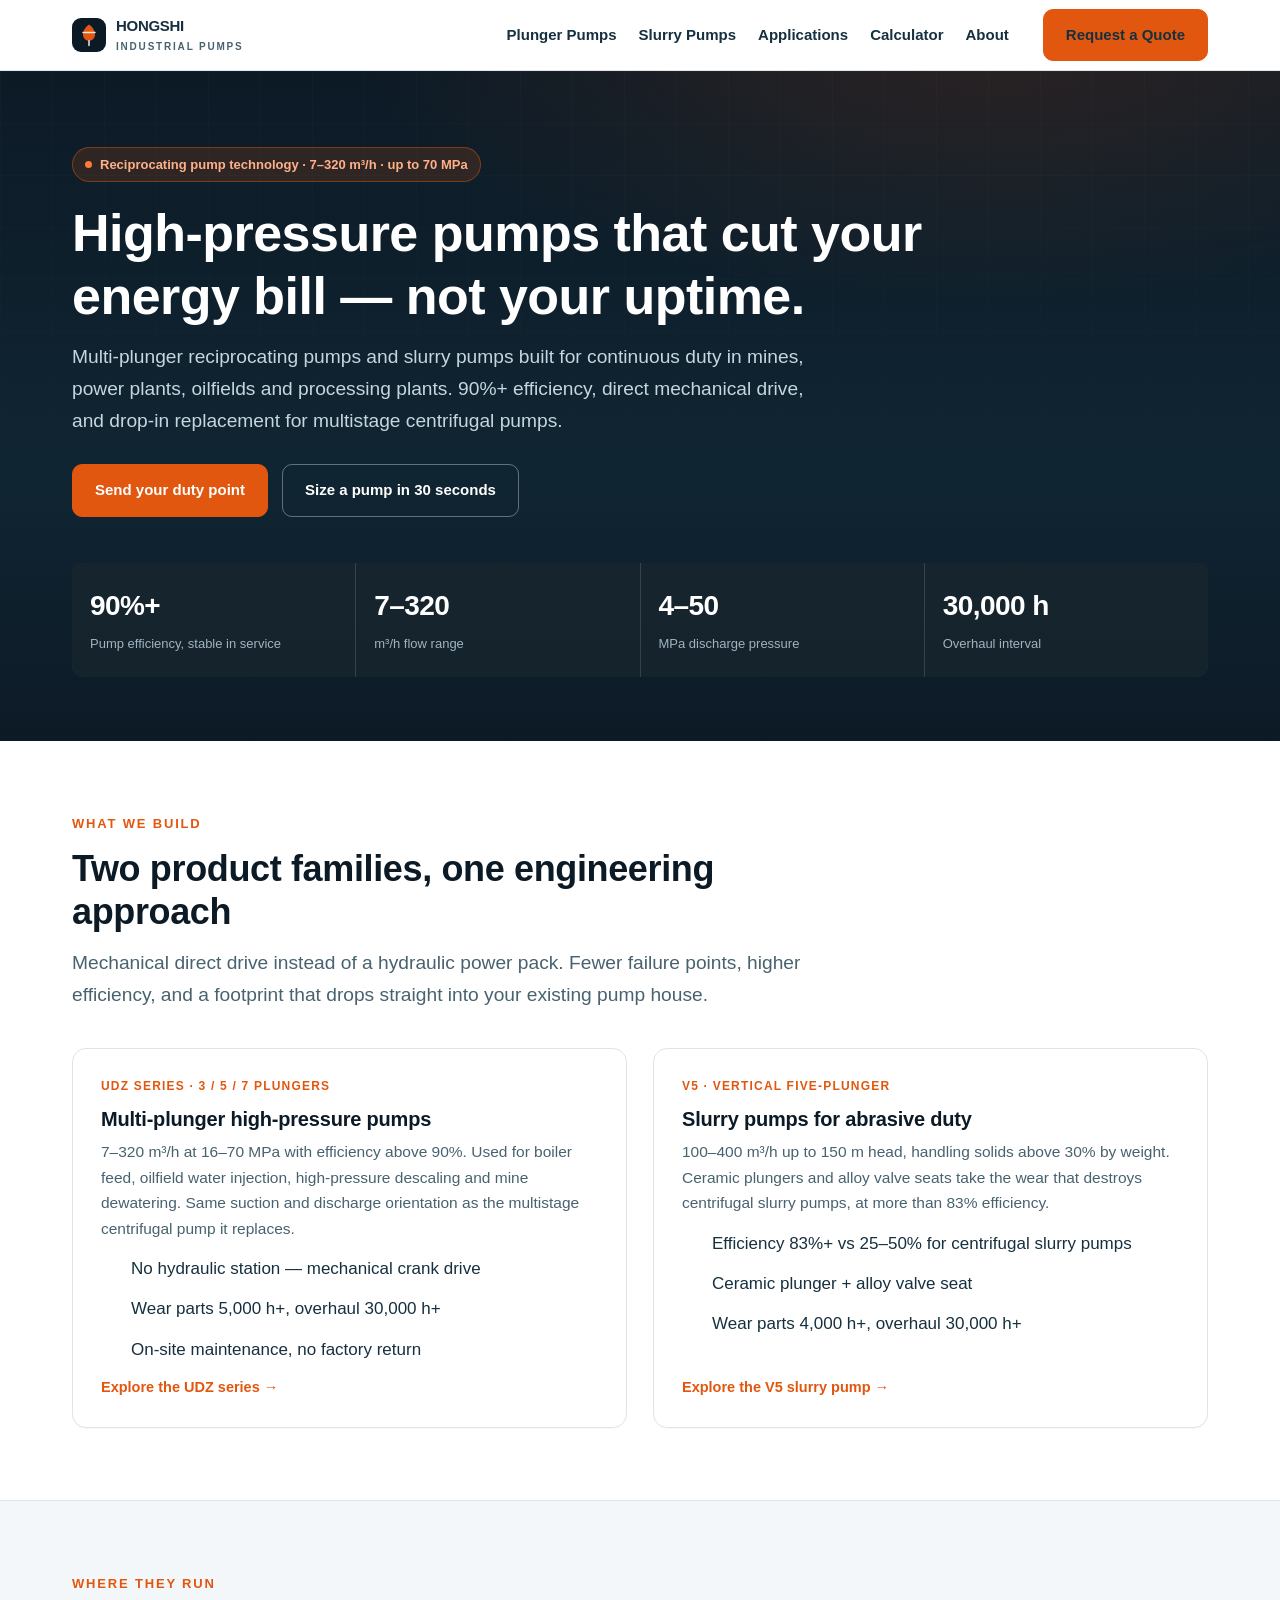
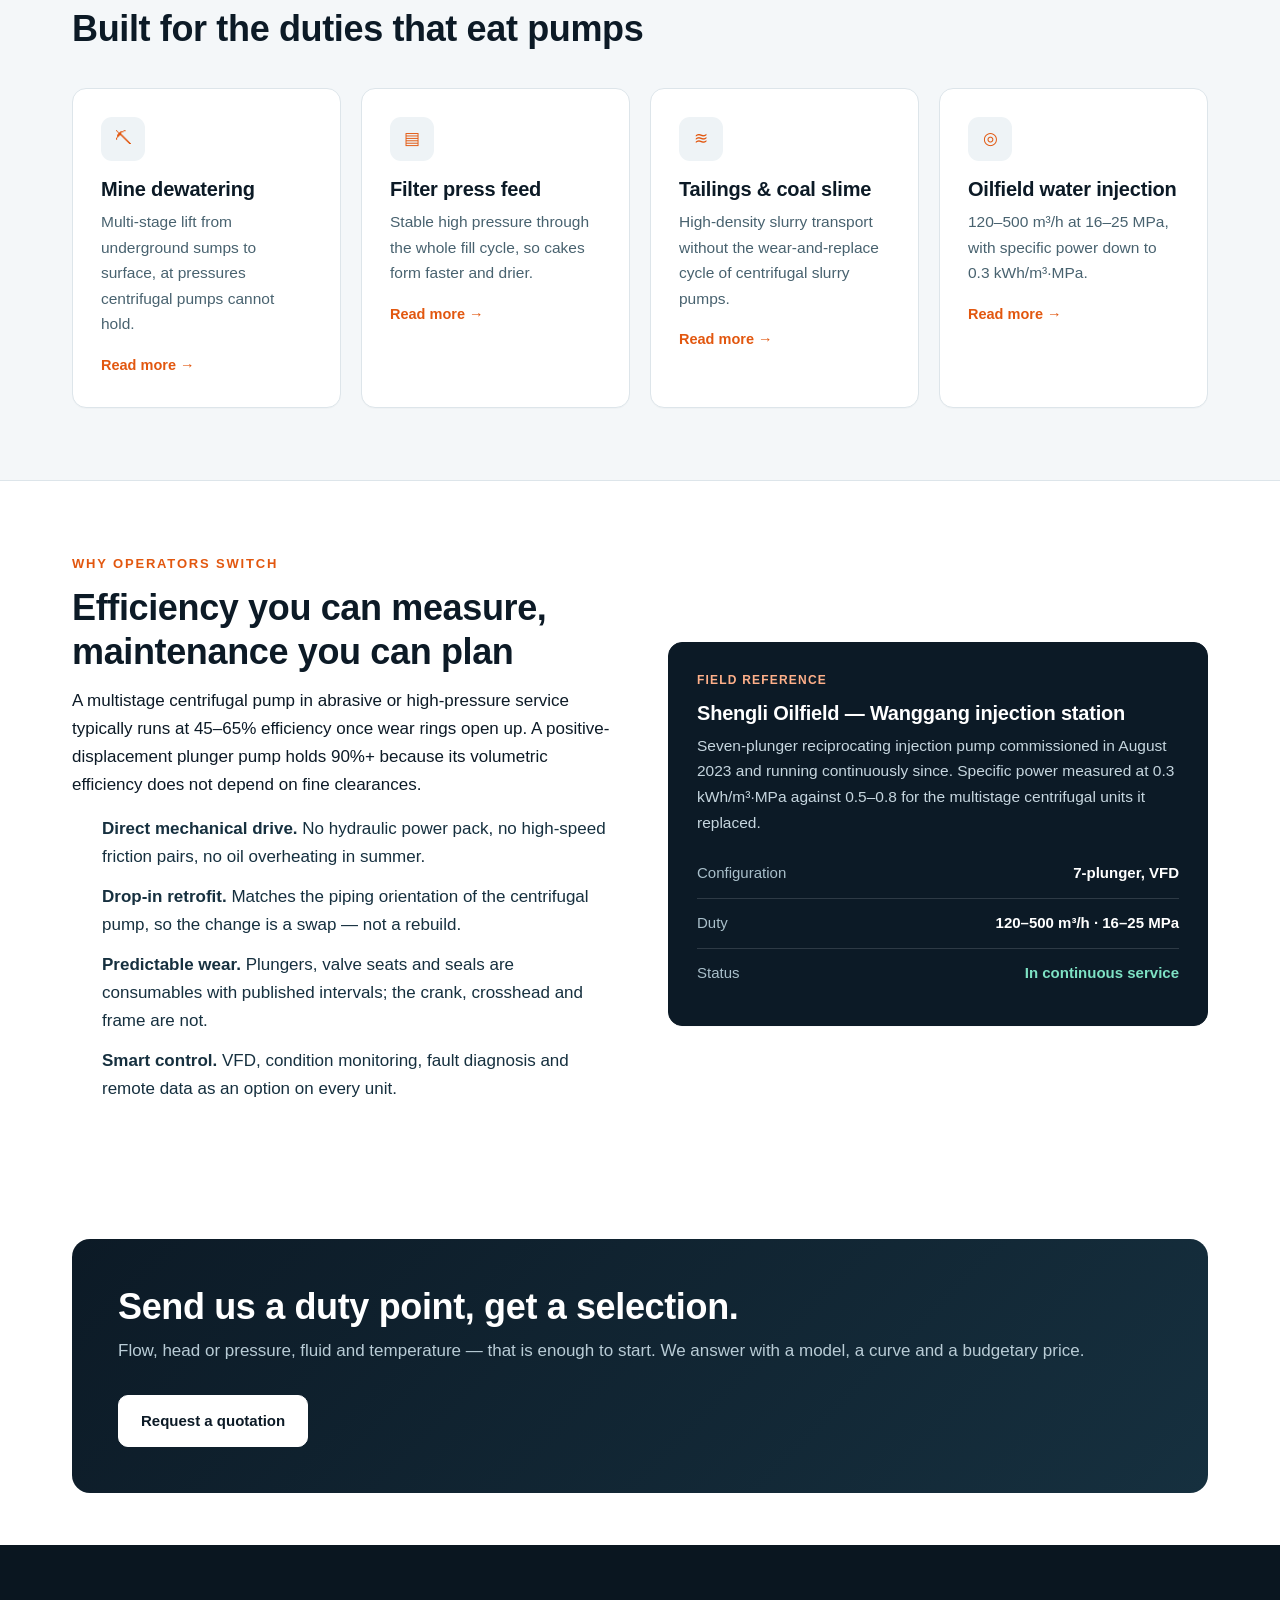
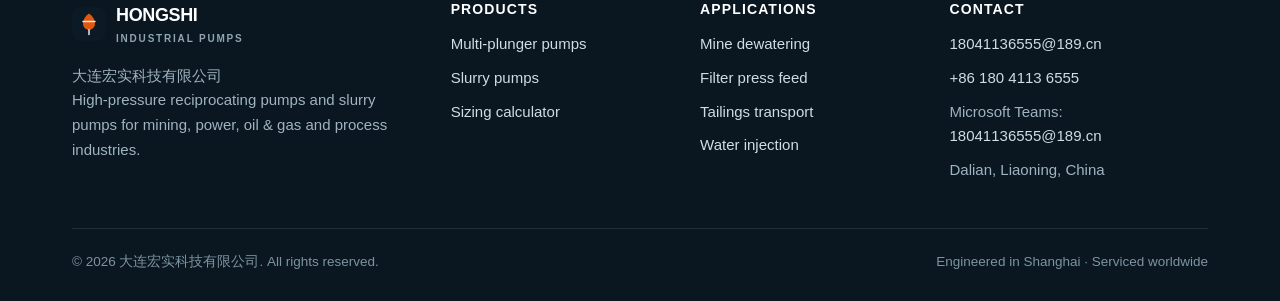
==== index.html @ e83ca5e6 "add index.html" ====
<!doctype html>
<html lang="en">
<head>
<meta charset="utf-8">
<meta name="viewport" content="width=device-width, initial-scale=1">
<title>High-Pressure Plunger Pumps & Slurry Pumps | DALIAN HONGSHI TECHNOLOGY</title>
<meta name="description" content="Multi-plunger reciprocating pumps 7–320 m³/h up to 70 MPa and slurry pumps 100–400 m³/h with 83%+ efficiency. Drop-in replacement for multistage centrifugal pumps.">
<link rel="canonical" href="https://jeeftang.github.io/tonglan-fluid-site/index.html">
<meta property="og:type" content="website">
<meta property="og:site_name" content="DALIAN HONGSHI TECHNOLOGY">
<meta property="og:title" content="High-Pressure Plunger Pumps & Slurry Pumps | DALIAN HONGSHI TECHNOLOGY">
<meta property="og:description" content="Multi-plunger reciprocating pumps 7–320 m³/h up to 70 MPa and slurry pumps 100–400 m³/h with 83%+ efficiency. Drop-in replacement for multistage centrifugal pumps.">
<meta property="og:url" content="https://jeeftang.github.io/tonglan-fluid-site/index.html">
<meta name="twitter:card" content="summary_large_image">
<meta name="theme-color" content="#0c1a26">
<link rel="stylesheet" href="assets/css/style.css">
<link rel="icon" href="data:image/svg+xml,<svg xmlns='http://www.w3.org/2000/svg' viewBox='0 0 34 34'><rect width='34' height='34' rx='9' fill='%230c1a26'/><path d='M17 6.5c3.6 2.4 6 6.2 6 10.2 0 3.3-2.7 6-6 6s-6-2.7-6-6c0-4 2.4-7.8 6-10.2Z' fill='%23e2570f'/></svg>">
<script type="application/ld+json">{"@context": "https://schema.org", "@type": "Organization", "name": "大连宏实科技有限公司", "alternateName": "DALIAN HONGSHI TECHNOLOGY", "url": "https://jeeftang.github.io/tonglan-fluid-site/", "description": "Manufacturer of multi-plunger reciprocating pumps and slurry pumps for mining, power, oil and gas, and process industries.", "address": {"@type": "PostalAddress", "addressLocality": "Shanghai", "addressCountry": "CN"}, "contactPoint": {"@type": "ContactPoint", "telephone": "+86 180 4113 6555", "email": "18041136555@189.cn", "contactType": "sales", "availableLanguage": ["English", "Chinese"]}}</script>

</head>
<body><header class="site">
  <div class="wrap nav">
    <a class="brand" href="index.html"><svg width="34" height="34" viewBox="0 0 34 34" fill="none" aria-hidden="true">
<rect width="34" height="34" rx="9" fill="#0c1a26"/>
<path d="M17 6.5c3.6 2.4 6 6.2 6 10.2 0 3.3-2.7 6-6 6s-6-2.7-6-6c0-4 2.4-7.8 6-10.2Z" fill="#e2570f"/>
<path d="M17 22.7v4.8M11 14.5h12" stroke="#fff" stroke-width="1.6" stroke-linecap="round" opacity=".85"/>
</svg><span>HONGSHI<small>Industrial Pumps</small></span></a>
    <ul><li><a href="plunger-pumps.html">Plunger Pumps</a></li><li><a href="slurry-pumps.html">Slurry Pumps</a></li><li><a href="applications.html">Applications</a></li><li><a href="calculator.html">Calculator</a></li><li><a href="about.html">About</a></li></ul>
    <a class="btn cta" href="contact.html">Request a Quote</a>
  </div>
</header>
<section class="hero">
  <div class="wrap">
    <div class="badge"><i></i> Reciprocating pump technology · 7–320 m³/h · up to 70 MPa</div>
    <h1>High-pressure pumps that cut your energy bill — not your uptime.</h1>
    <p class="lead">Multi-plunger reciprocating pumps and slurry pumps built for continuous duty in mines, power plants, oilfields and processing plants. 90%+ efficiency, direct mechanical drive, and drop-in replacement for multistage centrifugal pumps.</p>
    <div class="hero-actions">
      <a class="btn" href="contact.html">Send your duty point</a>
      <a class="btn ghost" style="color:#fff;border-color:rgba(255,255,255,.35)" href="calculator.html">Size a pump in 30 seconds</a>
    </div>
    <div class="stats">
      <div class="stat"><b>90%+</b><span>Pump efficiency, stable in service</span></div>
      <div class="stat"><b>7–320</b><span>m³/h flow range</span></div>
      <div class="stat"><b>4–50</b><span>MPa discharge pressure</span></div>
      <div class="stat"><b>30,000 h</b><span>Overhaul interval</span></div>
    </div>
  </div>
</section>

<section>
  <div class="wrap">
    <div class="sec-head">
      <p class="eyebrow">What we build</p>
      <h2>Two product families, one engineering approach</h2>
      <p class="lead">Mechanical direct drive instead of a hydraulic power pack. Fewer failure points, higher efficiency, and a footprint that drops straight into your existing pump house.</p>
    </div>
    <div class="grid-2">
      <article class="card prod-card">
        <div>
          <p class="tag">UDZ series · 3 / 5 / 7 plungers</p>
          <h3>Multi-plunger high-pressure pumps</h3>
          <p>7–320 m³/h at 16–70 MPa with efficiency above 90%. Used for boiler feed, oilfield water injection, high-pressure descaling and mine dewatering. Same suction and discharge orientation as the multistage centrifugal pump it replaces.</p>
          <ul class="checks">
            <li>No hydraulic station — mechanical crank drive</li>
            <li>Wear parts 5,000 h+, overhaul 30,000 h+</li>
            <li>On-site maintenance, no factory return</li>
          </ul>
        </div>
        <a class="more" href="plunger-pumps.html">Explore the UDZ series →</a>
      </article>
      <article class="card prod-card">
        <div>
          <p class="tag">V5 · vertical five-plunger</p>
          <h3>Slurry pumps for abrasive duty</h3>
          <p>100–400 m³/h up to 150 m head, handling solids above 30% by weight. Ceramic plungers and alloy valve seats take the wear that destroys centrifugal slurry pumps, at more than 83% efficiency.</p>
          <ul class="checks">
            <li>Efficiency 83%+ vs 25–50% for centrifugal slurry pumps</li>
            <li>Ceramic plunger + alloy valve seat</li>
            <li>Wear parts 4,000 h+, overhaul 30,000 h+</li>
          </ul>
        </div>
        <a class="more" href="slurry-pumps.html">Explore the V5 slurry pump →</a>
      </article>
    </div>
  </div>
</section>

<section class="alt">
  <div class="wrap">
    <div class="sec-head">
      <p class="eyebrow">Where they run</p>
      <h2>Built for the duties that eat pumps</h2>
    </div>
    <div class="grid-4">
      <article class="card">
        <div class="icon">⛏</div>
        <h3>Mine dewatering</h3>
        <p>Multi-stage lift from underground sumps to surface, at pressures centrifugal pumps cannot hold.</p>
        <a class="more" href="mine-dewatering.html">Read more →</a>
      </article>
      <article class="card">
        <div class="icon">▤</div>
        <h3>Filter press feed</h3>
        <p>Stable high pressure through the whole fill cycle, so cakes form faster and drier.</p>
        <a class="more" href="filter-press-feed.html">Read more →</a>
      </article>
      <article class="card">
        <div class="icon">≋</div>
        <h3>Tailings &amp; coal slime</h3>
        <p>High-density slurry transport without the wear-and-replace cycle of centrifugal slurry pumps.</p>
        <a class="more" href="tailings-transport.html">Read more →</a>
      </article>
      <article class="card">
        <div class="icon">◎</div>
        <h3>Oilfield water injection</h3>
        <p>120–500 m³/h at 16–25 MPa, with specific power down to 0.3 kWh/m³·MPa.</p>
        <a class="more" href="water-injection.html">Read more →</a>
      </article>
    </div>
  </div>
</section>

<section>
  <div class="wrap">
    <div class="grid-2" style="align-items:center;gap:56px">
      <div>
        <p class="eyebrow">Why operators switch</p>
        <h2>Efficiency you can measure, maintenance you can plan</h2>
        <p>A multistage centrifugal pump in abrasive or high-pressure service typically runs at 45–65% efficiency once wear rings open up. A positive-displacement plunger pump holds 90%+ because its volumetric efficiency does not depend on fine clearances.</p>
        <ul class="checks">
          <li><strong>Direct mechanical drive.</strong> No hydraulic power pack, no high-speed friction pairs, no oil overheating in summer.</li>
          <li><strong>Drop-in retrofit.</strong> Matches the piping orientation of the centrifugal pump, so the change is a swap — not a rebuild.</li>
          <li><strong>Predictable wear.</strong> Plungers, valve seats and seals are consumables with published intervals; the crank, crosshead and frame are not.</li>
          <li><strong>Smart control.</strong> VFD, condition monitoring, fault diagnosis and remote data as an option on every unit.</li>
        </ul>
      </div>
      <div class="card" style="background:#0c1a26;border-color:#0c1a26;color:#fff">
        <p class="tag" style="color:#ffb08a">Field reference</p>
        <h3 style="color:#fff">Shengli Oilfield — Wanggang injection station</h3>
        <p style="color:#c6d6df">Seven-plunger reciprocating injection pump commissioned in August 2023 and running continuously since. Specific power measured at 0.3 kWh/m³·MPa against 0.5–0.8 for the multistage centrifugal units it replaced.</p>
        <div class="kv" style="border-color:rgba(255,255,255,.14)"><span>Configuration</span><b>7-plunger, VFD</b></div>
        <div class="kv" style="border-color:rgba(255,255,255,.14)"><span>Duty</span><b>120–500 m³/h · 16–25 MPa</b></div>
        <div class="kv" style="border:0"><span>Status</span><b style="color:#7ee2c4">In continuous service</b></div>
      </div>
    </div>
  </div>
</section>

<section class="tight">
  <div class="wrap">
    <div class="band">
      <div>
        <h2>Send us a duty point, get a selection.</h2>
        <p>Flow, head or pressure, fluid and temperature — that is enough to start. We answer with a model, a curve and a budgetary price.</p>
      </div>
      <a class="btn light" href="contact.html">Request a quotation</a>
    </div>
  </div>
</section>
<footer class="site">
  <div class="wrap">
    <div class="fgrid">
      <div>
        <a class="brand" href="index.html" style="color:#fff"><svg width="34" height="34" viewBox="0 0 34 34" fill="none" aria-hidden="true">
<rect width="34" height="34" rx="9" fill="#0c1a26"/>
<path d="M17 6.5c3.6 2.4 6 6.2 6 10.2 0 3.3-2.7 6-6 6s-6-2.7-6-6c0-4 2.4-7.8 6-10.2Z" fill="#e2570f"/>
<path d="M17 22.7v4.8M11 14.5h12" stroke="#fff" stroke-width="1.6" stroke-linecap="round" opacity=".85"/>
</svg><span style="color:#fff">HONGSHI<small style="color:#8fa6b2">Industrial Pumps</small></span></a>
        <p style="margin-top:16px;max-width:320px">大连宏实科技有限公司<br>High-pressure reciprocating pumps and slurry pumps for mining, power, oil &amp; gas and process industries.</p>
      </div>
      <div>
        <h4>Products</h4>
        <ul>
          <li><a href="plunger-pumps.html">Multi-plunger pumps</a></li>
          <li><a href="slurry-pumps.html">Slurry pumps</a></li>
          <li><a href="calculator.html">Sizing calculator</a></li>
        </ul>
      </div>
      <div>
        <h4>Applications</h4>
        <ul>
          <li><a href="mine-dewatering.html">Mine dewatering</a></li>
          <li><a href="filter-press-feed.html">Filter press feed</a></li>
          <li><a href="tailings-transport.html">Tailings transport</a></li>
          <li><a href="water-injection.html">Water injection</a></li>
        </ul>
      </div>
      <div>
        <h4>Contact</h4>
        <ul>
          <li><a href="mailto:18041136555@189.cn">18041136555@189.cn</a></li>
          <li><a href="tel:+8618041136555">+86 180 4113 6555</a></li>
          <li>Microsoft Teams: <a href="mailto:18041136555@189.cn">18041136555@189.cn</a></li>
          <li>Dalian, Liaoning, China</li>
        </ul>
      </div>
    </div>
    <div class="copy">
      <span>© 2026 大连宏实科技有限公司. All rights reserved.</span>
      <span>Engineered in Shanghai · Serviced worldwide</span>
    </div>
  </div>
</footer>
<script src="assets/js/calc.js" defer></script>
</body>
</html>
---- assets/css/style.css ----
/* Zero Carbon Assistant — static site stylesheet */
:root{
  --ink:#0c1a26;
  --ink-2:#16303f;
  --steel:#48626f;
  --line:#dde5ea;
  --bg:#ffffff;
  --bg-2:#f4f7f9;
  --accent:#e2570f;
  --accent-2:#ff7a33;
  --ok:#0f766e;
  --radius:14px;
  --max:1180px;
  --shadow:0 10px 30px rgba(12,26,38,.08);
}
*{box-sizing:border-box}
html{scroll-behavior:smooth}
body{
  margin:0;background:var(--bg);color:var(--ink);
  font-family:-apple-system,BlinkMacSystemFont,"Segoe UI",Roboto,"Helvetica Neue",Arial,"Noto Sans",sans-serif;
  font-size:17px;line-height:1.65;-webkit-font-smoothing:antialiased;
}
img{max-width:100%;display:block}
a{color:var(--ink);text-decoration:none}
a:hover{color:var(--accent)}
.wrap{max-width:var(--max);margin:0 auto;padding:0 22px}
.eyebrow{font-size:13px;letter-spacing:.14em;text-transform:uppercase;color:var(--accent);font-weight:700;margin:0 0 12px}
h1,h2,h3,h4{line-height:1.2;margin:0 0 14px;letter-spacing:-.01em}
h1{font-size:clamp(30px,4.4vw,52px);font-weight:800}
h2{font-size:clamp(24px,3vw,36px);font-weight:800}
h3{font-size:20px;font-weight:700}
p{margin:0 0 16px}
.lead{font-size:clamp(17px,1.5vw,20px);color:var(--steel)}
.small{font-size:14px;color:var(--steel)}
.muted{color:var(--steel)}

/* header */
header.site{
  position:sticky;top:0;z-index:50;background:rgba(255,255,255,.94);
  backdrop-filter:blur(10px);border-bottom:1px solid var(--line);
}
.nav{display:flex;align-items:center;gap:26px;height:70px}
.brand{display:flex;align-items:center;gap:10px;font-weight:800;font-size:18px;letter-spacing:-.02em}
.brand svg{flex:0 0 auto}
.brand small{display:block;font-weight:600;font-size:10px;letter-spacing:.18em;color:var(--steel);text-transform:uppercase}
.nav ul{display:flex;gap:22px;list-style:none;margin:0 0 0 auto;padding:0}
.nav a{font-size:15px;font-weight:600;color:var(--ink-2)}
.nav a:hover{color:var(--accent)}
.nav .cta{margin-left:8px}
.btn{
  display:inline-block;background:var(--accent);color:#fff;padding:13px 22px;border-radius:10px;
  font-weight:700;font-size:15px;border:1px solid var(--accent);transition:.18s;cursor:pointer
}
.btn:hover{background:#c74a0c;border-color:#c74a0c;color:#fff;transform:translateY(-1px)}
.btn.ghost{background:transparent;color:var(--ink);border-color:#c3d0d8}
.btn.ghost:hover{border-color:var(--ink);color:var(--ink);background:#fff}
.btn.light{background:#fff;color:var(--ink);border-color:#fff}
.menu-toggle{display:none}

/* hero */
.hero{
  background:
    radial-gradient(1100px 500px at 78% -10%,rgba(226,87,15,.16),transparent 60%),
    linear-gradient(180deg,#0c1a26 0%,#102532 60%,#0c1a26 100%);
  color:#fff;padding:76px 0 64px;position:relative;overflow:hidden
}
.hero:after{
  content:"";position:absolute;inset:0;opacity:.16;pointer-events:none;
  background-image:linear-gradient(rgba(255,255,255,.16) 1px,transparent 1px),linear-gradient(90deg,rgba(255,255,255,.16) 1px,transparent 1px);
  background-size:52px 52px;
  mask-image:linear-gradient(180deg,rgba(0,0,0,.7),transparent 75%)
}
.hero .wrap{position:relative;z-index:2}
.hero h1{max-width:900px}
.hero .lead{color:#c6d6df;max-width:760px;margin-bottom:28px}
.hero-actions{display:flex;gap:14px;flex-wrap:wrap;margin-bottom:46px}
.stats{display:grid;grid-template-columns:repeat(4,1fr);gap:1px;background:rgba(255,255,255,.16);border-radius:12px;overflow:hidden}
.stat{background:rgba(10,24,34,.72);padding:20px 18px}
.stat b{display:block;font-size:28px;font-weight:800;letter-spacing:-.02em}
.stat span{font-size:13px;color:#9fb4c0}
.badge{display:inline-flex;align-items:center;gap:8px;background:rgba(226,87,15,.16);border:1px solid rgba(226,87,15,.45);color:#ffb08a;padding:6px 12px;border-radius:999px;font-size:13px;font-weight:600;margin-bottom:20px}
.badge i{width:7px;height:7px;border-radius:50%;background:var(--accent-2);display:inline-block}

/* sections */
section{padding:72px 0}
section.tight{padding:52px 0}
section.alt{background:var(--bg-2);border-top:1px solid var(--line);border-bottom:1px solid var(--line)}
.sec-head{max-width:760px;margin-bottom:38px}
.grid-2{display:grid;grid-template-columns:1fr 1fr;gap:26px}
.grid-3{display:grid;grid-template-columns:repeat(3,1fr);gap:24px}
.grid-4{display:grid;grid-template-columns:repeat(4,1fr);gap:20px}

.card{background:#fff;border:1px solid var(--line);border-radius:var(--radius);padding:28px;transition:.2s;box-shadow:0 1px 0 rgba(12,26,38,.02)}
.card:hover{box-shadow:var(--shadow);transform:translateY(-2px);border-color:#cfdbe2}
.card .tag{font-size:12px;font-weight:700;letter-spacing:.1em;text-transform:uppercase;color:var(--accent);margin-bottom:10px}
.card h3{margin-bottom:8px}
.card p{color:var(--steel);font-size:15.5px;margin-bottom:14px}
.card .more{font-weight:700;font-size:14.5px;color:var(--accent)}
.prod-card{display:flex;flex-direction:column;justify-content:space-between;min-height:260px}

.icon{width:44px;height:44px;border-radius:11px;background:#eef3f6;display:grid;place-items:center;margin-bottom:16px;color:var(--accent)}

/* table */
.table-wrap{overflow-x:auto;border:1px solid var(--line);border-radius:var(--radius);background:#fff}
table{width:100%;border-collapse:collapse;font-size:15px;min-width:640px}
th,td{padding:14px 16px;text-align:left;border-bottom:1px solid var(--line)}
th{background:#eef3f6;font-size:13px;letter-spacing:.04em;text-transform:uppercase;color:var(--ink-2)}
tr:last-child td{border-bottom:0}
td.num{font-variant-numeric:tabular-nums}

/* lists */
.checks{list-style:none;padding:0;margin:0}
.checks li{position:relative;padding-left:30px;margin-bottom:12px;color:var(--ink-2)}
.checks li:before{
  content:"";position:absolute;left:0;top:6px;width:16px;height:16px;border-radius:50%;
  background:var(--ok);
  -webkit-mask:radial-gradient(circle at 50% 50%,transparent 0 0);
}
.checks li:before{background:var(--ok);clip-path:polygon(14% 44%,0 58%,40% 100%,100% 20%,86% 6%,38% 70%)}

/* calculator */
.calc{display:grid;grid-template-columns:400px 1fr;gap:26px;align-items:start}
.calc-form{background:#fff;border:1px solid var(--line);border-radius:var(--radius);padding:24px}
.field{margin-bottom:16px}
.field label{display:block;font-size:13.5px;font-weight:700;margin-bottom:6px;color:var(--ink-2)}
.field input,.field select{
  width:100%;padding:11px 13px;border:1px solid #ccd8df;border-radius:9px;font-size:15px;
  font-family:inherit;background:#fff;color:var(--ink)
}
.field input:focus,.field select:focus{outline:none;border-color:var(--accent);box-shadow:0 0 0 3px rgba(226,87,15,.12)}
.field .hint{font-size:12px;color:var(--steel);margin-top:4px}
.calc-out{background:#0c1a26;color:#fff;border-radius:var(--radius);padding:26px}
.calc-out h3{color:#fff;margin-bottom:18px;font-size:17px}
.kv{display:flex;justify-content:space-between;gap:18px;padding:12px 0;border-bottom:1px solid rgba(255,255,255,.12);font-size:15px}
.kv:last-child{border-bottom:0}
.kv span{color:#a9bfca}
.kv b{font-variant-numeric:tabular-nums;text-align:right}
.kv.hl b{color:#ffb08a;font-size:19px}
.note{font-size:13px;color:#93aab6;margin-top:16px;line-height:1.5}

/* cta band */
.band{background:linear-gradient(135deg,#0c1a26,#16303f);color:#fff;border-radius:18px;padding:46px;display:flex;justify-content:space-between;align-items:center;gap:30px;flex-wrap:wrap}
.band h2{color:#fff;margin-bottom:8px}
.band p{color:#b9ccd6;margin:0}

/* footer */
footer.site{background:#0a1620;color:#9fb4c0;padding:56px 0 28px;font-size:15px}
footer.site a{color:#cfdde5}
footer.site a:hover{color:var(--accent-2)}
.fgrid{display:grid;grid-template-columns:1.6fr 1fr 1fr 1.2fr;gap:34px;margin-bottom:36px}
footer.site h4{color:#fff;font-size:14px;letter-spacing:.08em;text-transform:uppercase;margin-bottom:14px}
footer.site ul{list-style:none;padding:0;margin:0}
footer.site li{margin-bottom:9px}
.copy{border-top:1px solid rgba(255,255,255,.1);padding-top:22px;display:flex;justify-content:space-between;gap:20px;flex-wrap:wrap;font-size:13.5px;color:#7d94a1}

/* article */
.prose{max-width:820px}
.prose h2{margin-top:38px}
.prose h3{margin-top:26px}
.prose ul,.prose ol{padding-left:22px;margin-bottom:18px}
.prose li{margin-bottom:8px}
.callout{background:#fdf2ec;border-left:4px solid var(--accent);padding:18px 22px;border-radius:0 10px 10px 0;margin:26px 0}
.callout p:last-child{margin-bottom:0}
.crumbs{font-size:13.5px;color:var(--steel);padding:18px 0 0}
.crumbs a{color:var(--steel)}

.page-head{padding:54px 0 40px;background:linear-gradient(180deg,#f4f7f9,#fff);border-bottom:1px solid var(--line)}
.page-head h1{max-width:900px}
.page-head .lead{max-width:780px;margin-bottom:0}

/* form */
form.enquiry{display:grid;grid-template-columns:1fr 1fr;gap:16px;max-width:720px}
form.enquiry .full{grid-column:1/-1}
form.enquiry textarea{min-height:120px;resize:vertical}
form.enquiry input,form.enquiry textarea,form.enquiry select{
  width:100%;padding:12px 14px;border:1px solid #ccd8df;border-radius:9px;font:inherit;background:#fff
}

@media(max-width:960px){
  .grid-3,.grid-4{grid-template-columns:1fr 1fr}
  .calc{grid-template-columns:1fr}
  .fgrid{grid-template-columns:1fr 1fr}
  .stats{grid-template-columns:1fr 1fr}
}
@media(max-width:720px){
  body{font-size:16px}
  .nav ul{display:none}
  .nav{padding-right:0}
  .grid-2,.grid-3,.grid-4{grid-template-columns:1fr}
  .fgrid{grid-template-columns:1fr}
  .band{padding:30px}
  section{padding:52px 0}
  form.enquiry{grid-template-columns:1fr}
  .hero{padding:52px 0 46px}
}
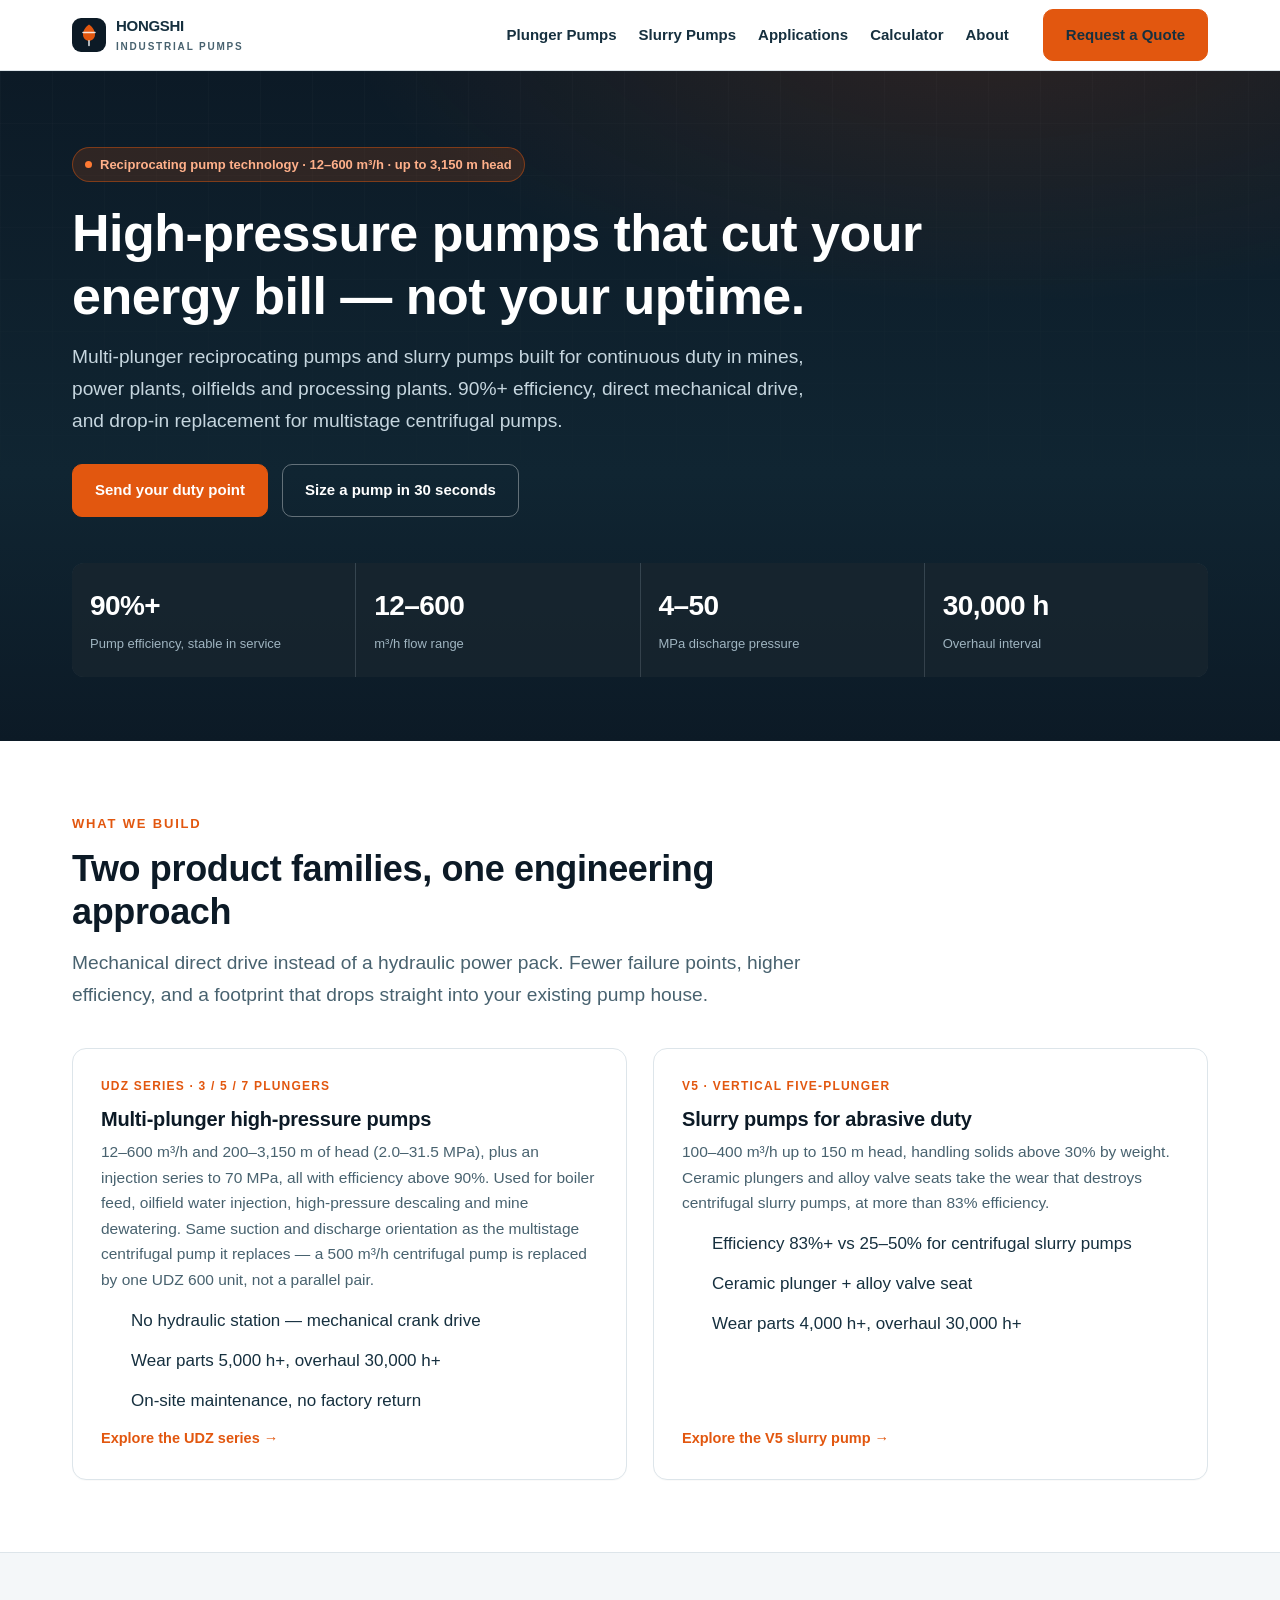
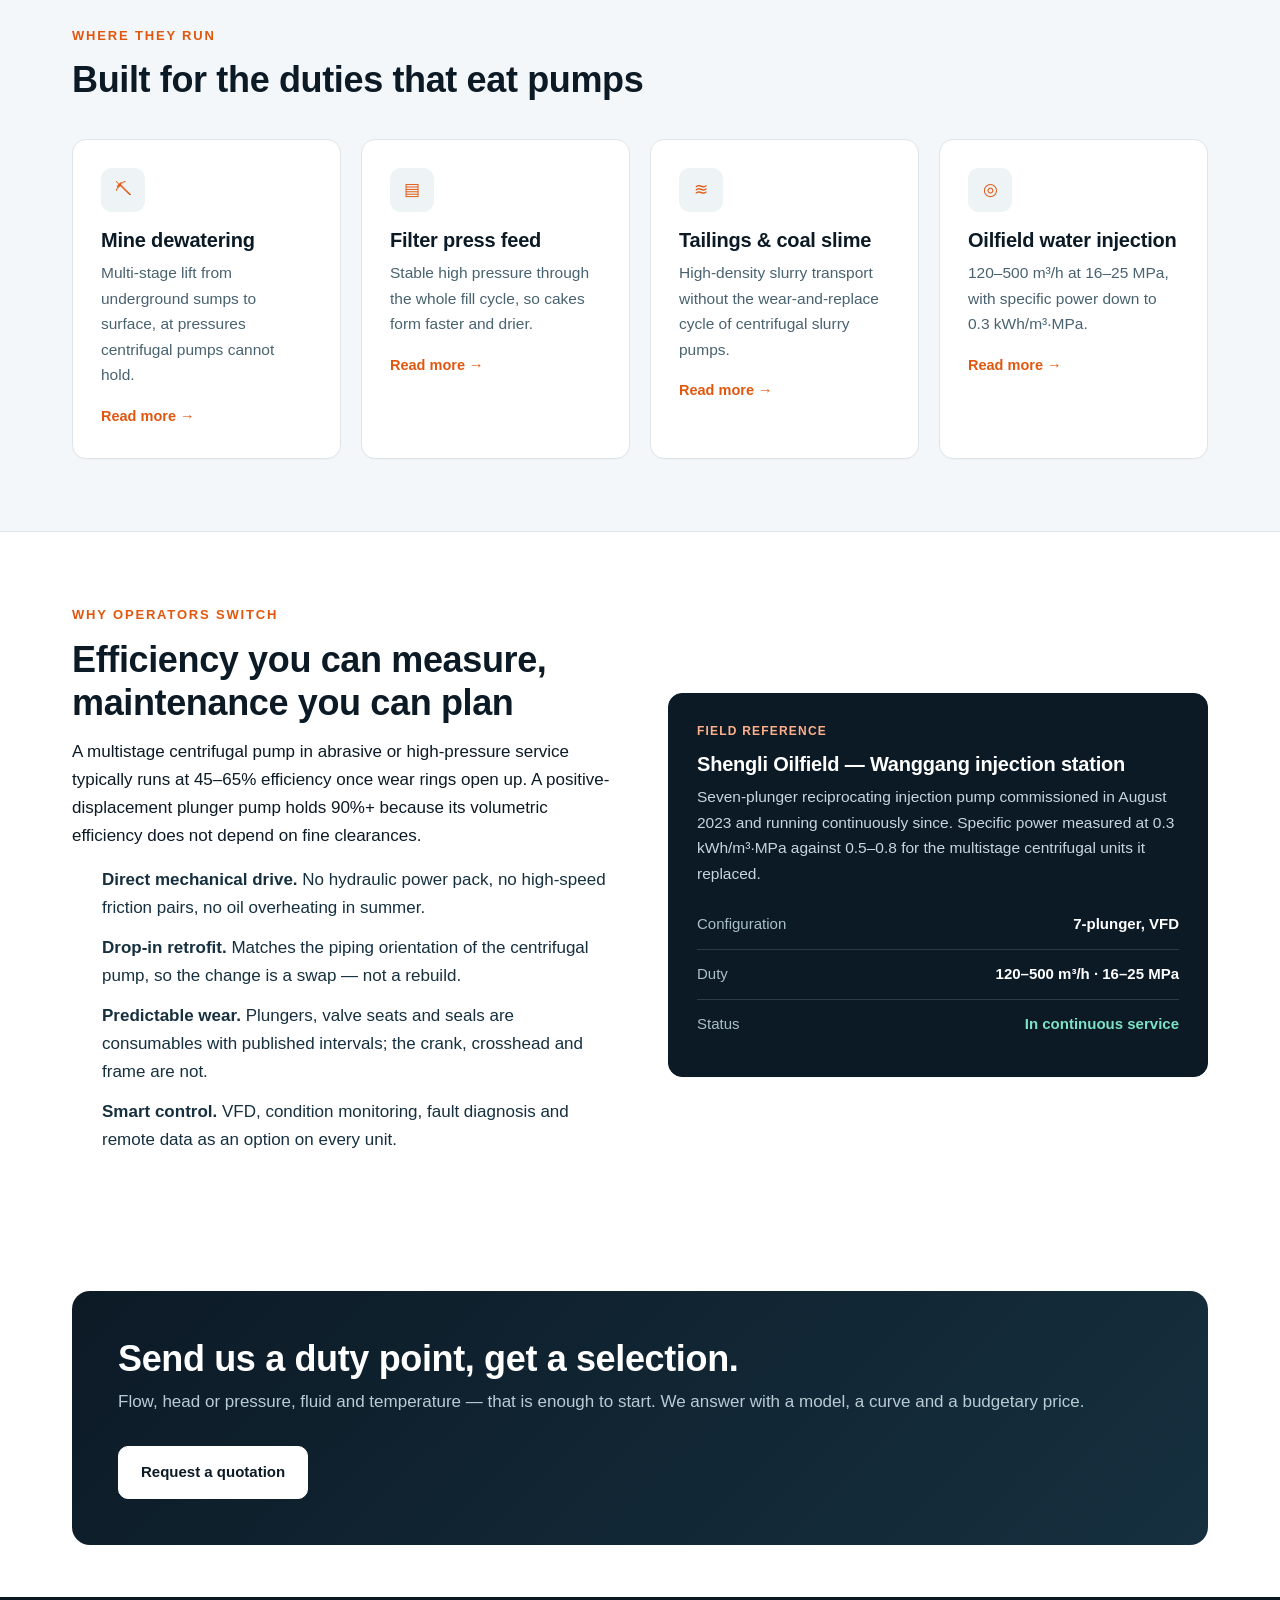
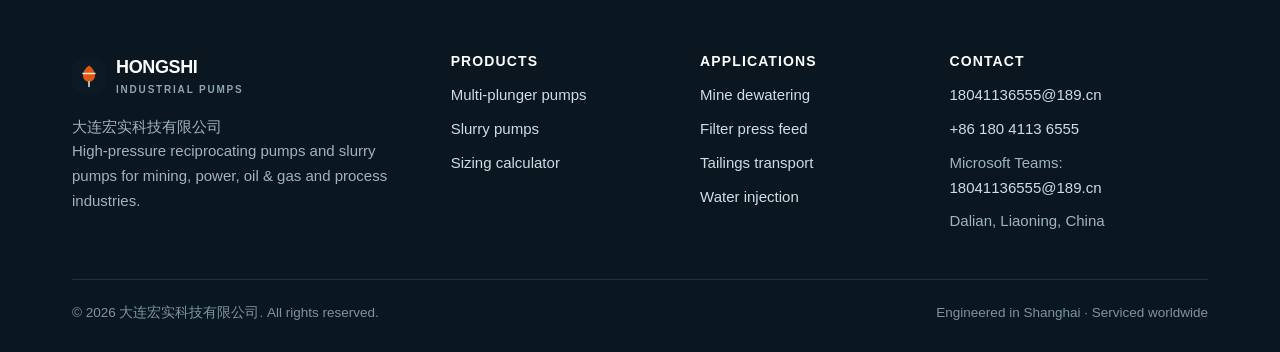
==== commit 92cdc629: "update index.html" ====
--- a/index.html
+++ b/index.html
@@ -4,12 +4,12 @@
 <meta charset="utf-8">
 <meta name="viewport" content="width=device-width, initial-scale=1">
 <title>High-Pressure Plunger Pumps & Slurry Pumps | DALIAN HONGSHI TECHNOLOGY</title>
-<meta name="description" content="Multi-plunger reciprocating pumps 7–320 m³/h up to 70 MPa and slurry pumps 100–400 m³/h with 83%+ efficiency. Drop-in replacement for multistage centrifugal pumps.">
+<meta name="description" content="Multi-plunger reciprocating pumps 12–600 m³/h, heads to 3,150 m, injection series to 70 MPa; slurry pumps 100–400 m³/h at 83%+ efficiency. Drop-in replacement for multistage centrifugal pumps.">
 <link rel="canonical" href="https://jeeftang.github.io/tonglan-fluid-site/index.html">
 <meta property="og:type" content="website">
 <meta property="og:site_name" content="DALIAN HONGSHI TECHNOLOGY">
 <meta property="og:title" content="High-Pressure Plunger Pumps & Slurry Pumps | DALIAN HONGSHI TECHNOLOGY">
-<meta property="og:description" content="Multi-plunger reciprocating pumps 7–320 m³/h up to 70 MPa and slurry pumps 100–400 m³/h with 83%+ efficiency. Drop-in replacement for multistage centrifugal pumps.">
+<meta property="og:description" content="Multi-plunger reciprocating pumps 12–600 m³/h, heads to 3,150 m, injection series to 70 MPa; slurry pumps 100–400 m³/h at 83%+ efficiency. Drop-in replacement for multistage centrifugal pumps.">
 <meta property="og:url" content="https://jeeftang.github.io/tonglan-fluid-site/index.html">
 <meta name="twitter:card" content="summary_large_image">
 <meta name="theme-color" content="#0c1a26">
@@ -31,7 +31,7 @@
 </header>
 <section class="hero">
   <div class="wrap">
-    <div class="badge"><i></i> Reciprocating pump technology · 7–320 m³/h · up to 70 MPa</div>
+    <div class="badge"><i></i> Reciprocating pump technology · 12–600 m³/h · up to 3,150 m head</div>
     <h1>High-pressure pumps that cut your energy bill — not your uptime.</h1>
     <p class="lead">Multi-plunger reciprocating pumps and slurry pumps built for continuous duty in mines, power plants, oilfields and processing plants. 90%+ efficiency, direct mechanical drive, and drop-in replacement for multistage centrifugal pumps.</p>
     <div class="hero-actions">
@@ -40,7 +40,7 @@
     </div>
     <div class="stats">
       <div class="stat"><b>90%+</b><span>Pump efficiency, stable in service</span></div>
-      <div class="stat"><b>7–320</b><span>m³/h flow range</span></div>
+      <div class="stat"><b>12–600</b><span>m³/h flow range</span></div>
       <div class="stat"><b>4–50</b><span>MPa discharge pressure</span></div>
       <div class="stat"><b>30,000 h</b><span>Overhaul interval</span></div>
     </div>
@@ -59,7 +59,7 @@
         <div>
           <p class="tag">UDZ series · 3 / 5 / 7 plungers</p>
           <h3>Multi-plunger high-pressure pumps</h3>
-          <p>7–320 m³/h at 16–70 MPa with efficiency above 90%. Used for boiler feed, oilfield water injection, high-pressure descaling and mine dewatering. Same suction and discharge orientation as the multistage centrifugal pump it replaces.</p>
+          <p>12–600 m³/h and 200–3,150 m of head (2.0–31.5 MPa), plus an injection series to 70 MPa, all with efficiency above 90%. Used for boiler feed, oilfield water injection, high-pressure descaling and mine dewatering. Same suction and discharge orientation as the multistage centrifugal pump it replaces — a 500 m³/h centrifugal pump is replaced by one UDZ 600 unit, not a parallel pair.</p>
           <ul class="checks">
             <li>No hydraulic station — mechanical crank drive</li>
             <li>Wear parts 5,000 h+, overhaul 30,000 h+</li>
